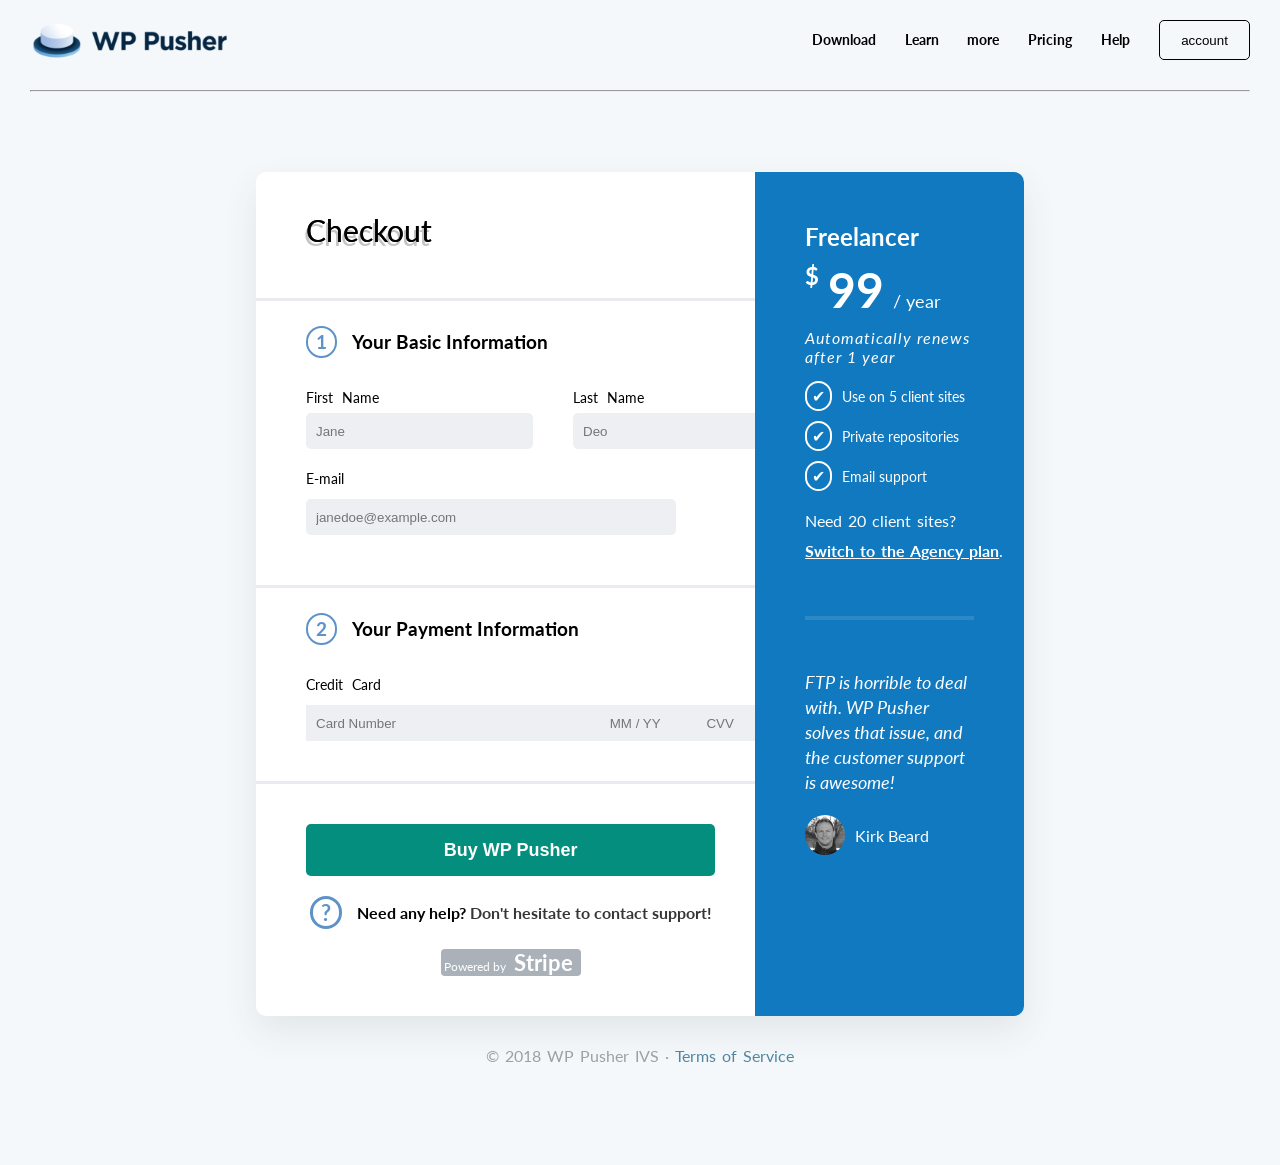
==== Assignment 7/index.html @ 277d578c "2nd push" ====
<!DOCTYPE html>
<html lang="en">
  <head>
    <meta charset="UTF-8" />
    <meta name="viewport" content="width=device-width, initial-scale=1.0" />
    <title>Assignment7</title>
    <link rel="stylesheet" href="styles.css" />
    <link rel="preconnect" href="https://fonts.googleapis.com" />
    <link rel="preconnect" href="https://fonts.gstatic.com" crossorigin />
    <link
      href="https://fonts.googleapis.com/css2?family=Inter:ital,opsz,wght@0,14..32,100..900;1,14..32,100..900&family=Jockey+One&family=Kode+Mono:wght@400..700&family=Lato:ital,wght@0,100;0,300;0,400;0,700;0,900;1,100;1,300;1,400;1,700;1,900&family=Noto+Sans+Hatran&family=Roboto:ital,wght@0,100..900;1,100..900&display=swap"
      rel="stylesheet"
    />
  </head>
  <body>
    <header>
      <nav>
        <img src="./asset/wppusher-logo copy.svg" alt="" />
        <div class="links">
          <a href="">Download</a>
          <a href="">Learn more</a>
          <a href="">Pricing</a>
          <a href="">Help</a>
          <button>account</button>
        </div>
      </nav>
      <hr />
    </header>

    <section>
      <div class="container">
        <h1>Checkout</h1>
        <div class="basic-infos-container">
          <div class="basic-info">
            <h3 class="number">1</h3>
            <h3 class="Numn">Your Basic Information</h3>
          </div>
          <div class="forms">
            <div>
              <label for="first-name">First Name</label>
              <input type="text" placeholder="Jane" required />
            </div>
            <div>
              <label for="Last-Name">Last Name</label>
              <input type="text" placeholder="Deo" />
            </div>
          </div>
          <div class="email-box">
            <label for="email">E-mail</label>
            <input type="email" placeholder="janedoe@example.com" required />
          </div>
        </div>
        <div class="payment-info">
          <div class="basic-info">
            <h3 class="number">2</h3>
            <h3>Your Payment Information</h3>
          </div>
          <div class="credit-card">
            <label for="credit-card">Credit Card</label>
            <div class="card-input">
              <input
                type="text"
                class="card-num"
                placeholder="Card Number"
                required
              />
              <input
                type="text"
                placeholder="MM / YY"
                name="month-date"
                id="MM-YY"
                required
              />
              <input type="text" placeholder="CVV" id="cvv" required />
            </div>
          </div>
        </div>
        <div class="button-container">
          <button class="first-button">Buy WP Pusher</button>
          <div class="help-center">
            <h2>?</h2>
            <p>
              Need any help? <span> Don't hesitate to contact support!</span>
            </p>
          </div>

          <div class="powered-by-stripe">
            <p>Powered by <span>Stripe</span></p>
          </div>
        </div>
      </div>
      <div class="second-container">
        <div class="info-page">
          <h2 class="Freelancer">Freelancer</h2>
          <p class="price">
            <span class="currency">$</span>
            <span class="amount">99</span>
            <span class="duration">/ year</span>
          </p>
          <p class="info-renewal">Automatically renews after 1 year</p>
          <ul class="features">
            <li><span class="checkmark">✔</span> Use on 5 client sites</li>
            <li><span class="checkmark">✔</span> Private repositories</li>
            <li><span class="checkmark">✔</span> Email support</li>
          </ul>
          <p class="additional-info">
            Need 20 client sites? <a href="#">Switch to the Agency plan</a>.
          </p>
        </div>
        <p class="last-para">
          FTP is horrible to deal with. WP Pusher solves that issue, and the
          customer support is awesome!
        </p>
        <div class="last-image-con" >
          <img src="./asset/Bitmap.svg" alt="A man image">
          <p>Kirk Beard</p>
        </div>
      </div>
    </section>
    <p class="terms-services">© 2018 WP Pusher IVS  ·  <span>Terms of Service</span></p>
  </body>
</html>
---- Assignment 7/styles.css ----
* {
  margin: 0;
  padding: 0;
  box-sizing: border-box;
}
body {
  font-family: "Lato", serif;
  background: #f5f8fa;
  /* height: 100vh; */
  margin-bottom: 100px;
}
/* Design for the Header */
header {
  padding: 20px 30px;
}
header nav {
  display: flex;
  justify-content: space-between;
  align-items: center;
}
nav {
  margin-bottom: 30px;
}
header nav img {
  width: 200px;
  height: 39px;
}
header nav .links {
  word-spacing: 25px;
}
header nav .links a {
  text-decoration: none;
  color: black;
  font-size: 14px;
  font-weight: 700;
}
header nav .links button {
  width: 91px;
  height: 40px;
  background: #f5f8fa;
  border: 1px solid;
  border-radius: 5px;
}
/* Design for Section */
section {
  width: 60%;
  border-radius: 10px;
  margin: auto;
  background-color: #ffffff;
  /* box-shadow: ; */
  display: flex;
  margin-top: 60px;
  box-shadow: 0px 5px 15px 0px #0000000d;

  box-shadow: 0px 15px 35px 0px #2b404e18;
}
section .container {
  width: 65%;
}

section .container h1 {
  padding: 40px 0px 50px 50px;
  border-bottom: 3px solid rgb(234, 234, 242);
  font-family: Lato;
  font-size: 30px;
  font-weight: 400;
  text-shadow: -2px 4px #85808040, -2px 4px #786d6d40, 0px 0px #201e1e;
}
/* Dsign for first container */

.basic-infos-container {
  border-bottom: 3px solid rgb(234, 234, 242);
}
section .container .basic-info {
  display: flex;
  align-items: center;
  padding: 25px 0px 0px 50px;
  gap: 15px;
}
section .container .basic-info .number {
  border: 2px solid #5e92c9;
  color: #5e92c9;
  border-radius: 100px;
  padding: 3px 8px;
}
.container .forms {
  display: flex;
  padding: 25px 0px 10px 50px;
  gap: 40px;
  line-height: 30px;
  font-size: 14px;
  font-weight: 400;
  word-spacing: 5px;
}

.container .forms input {
  display: block;
  width: 227px;
  height: 36px;
  padding: 10px;
  border: none;
  border-radius: 5px;
  background: #edeff2;
}
.container .email-box {
  padding: 0px 0px 50px 50px;
  line-height: 40px;
  font-size: 14px;
  font-weight: 400;
}
.container .email-box input {
  display: block;
  width: 370px;
  height: 36px;
  padding: 10px;
  border: none;
  border-radius: 5px;
  background-color: #edeff2;
}
.forms input:hover,
.forms input:focus,
.email-box input:hover,
.email-box input:focus {
  outline: none;
}
/* Design for payment information */
.container .payment-info {
  border-bottom: 3px solid rgb(234, 234, 242);
}
.container .payment-info .credit-card {
  gap: 40px;
  line-height: 20px;
  font-size: 14px;
  font-weight: 400;
  word-spacing: 5px;
  line-height: 40px;
  margin-bottom: 30px;
  padding: 20px 0px 10px 50px;
}
.container .payment-info .credit-card input {
  padding: 10px;
  height: 36px;
  background: #edeff2;
  border: none;
}
.card-input {
  display: flex;
}
.card-num {
  width: 330px;
}

.card-input #MM-YY {
  width: 100px;
  text-align: center;
}
.card-input #cvv {
  width: 70px;
  text-align: center;
}
.credit-card input:hover,
.credit-card input:focus {
  outline: none;
}

/*Design for button-container */
.button-container {
  padding: 40px 40px 10px 50px;
  /* align-items: center; */
}
.button-container .first-button {
  width: 100%;
  height: 52px;
  background: #038e7d;
  border: none;
  border-radius: 5px;
  font-size: 18px;
  font-weight: 700;
  text-align: center;
  color: #ffffff;
}
/*  Design for help center */
.help-center {
  display: flex;
  justify-content: center;
  align-items: center;
  gap: 15px;
  margin-top: 20px;
}
.button-container .help-center h2 {
  border: 3px solid #5e92c9;
  color: #5e92c9;
  border-radius: 100px;
  padding: 0px 8px;
  font-size: 22px;
}
.button-container .help-center p {
  font-size: 16px;
  font-weight: 700;
}
.button-container .help-center p span {
  color: rgb(54, 54, 54);
}
.powered-by-stripe {
  font-size: 12px;
  color: #ffffff;
  width: 140px;
  margin: auto;
  background-color: #aab1b9;
  text-align: center;
  border-radius: 4px;
  margin-top: 20px;
  margin-bottom: 30px;
}

.powered-by-stripe span {
  font-weight: bold;
  font-size: 22px;
  padding: 2px 5px;
  align-items: center;
}

/* Design for the second container */
section .second-container {
  width: 35%;
  background-color: #1179bf;
  border-radius: 0px 10px 10px 0px;
  padding: 50px;
}

.info-page {
  color: white;
  border-bottom: 4px solid #2d89c6;
}

.Freelancer {
  font-size: 24px;
  font-weight: bold;
  margin-bottom: 10px;
}

.price {
  font-size: 36px;
  font-weight: bold;
  margin: 10px 0;
}

.currency {
  font-size: 24px;
  vertical-align: top;
}

.amount {
  font-size: 48px;
}

.duration {
  font-size: 18px;
  font-weight: normal;
}

.info-renewal {
  font-size: 16px;
  font-style: italic;
  margin-bottom: 15px;
  width: 180px;
  letter-spacing: 1px;
}

.features {
  list-style: none;
  margin-bottom: 15px;
}

.features li {
  display: flex;
  align-items: center;
  margin-bottom: 10px;
  font-size: 14px;
}

.checkmark {
  font-size: 16px;
  margin-right: 10px;
  color: white;
  border: 2px solid;
  border-radius: 50px;
  padding: 1px 5px;
  font-weight: 400;
  line-height: 24px;
}

.additional-info {
  font-size: 16px;
  font-family: Lato;
  width: 200px;
  font-weight: 400;
  line-height: 30px;
  word-spacing: 2px;
  margin-bottom: 50px;
}

.additional-info a {
  color: white;
  text-decoration: underline;
  font-weight: 700;
}
.last-para {
  color: white;
  font-size: 18px;
  font-style: italic;
  font-weight: 400;
  margin-top: 50px;
  margin-bottom: 20px;
  line-height: 25px;
}
.last-image-con {
  display: flex;
  align-items: center;
  color: #ffffff;
  gap: 10px;
}
.last-image-con img {
  border-radius: 50px;
}
.terms-services {
  text-align: center;
  margin-top: 30px;
  color: #9aa0a3;
  word-spacing: 2px;
}
.terms-services span {
  color: #5186a0;
}
@media screen and (max-width: 1024px) {
  /* Design for the Header */
  header {
    padding: 20px 15px;
  }

  header nav img {
    width: 150px;
  }

  header nav .links button {
    width: 71px;
  }

  /* Design for Section */
  section {
    width: 90%;

    margin-top: 40px;
  }
  section .container {
    width: 65%;
  }

  section .container h1 {
    padding: 30px 0px 40px 20px;
    font-size: 28px;
  }

  /* Dsign for first container */
  .Numn {
    font-size: 18px;
  }
  section .container .basic-info {
    padding: 25px 0px 10px 20px;
  }

  section .container .basic-info .number {
    padding: 2px 6px;
    font-size: 16px;
  }
  .container .forms {
    display: flex;
    padding: 15px 0px 10px 20px;
  }

  .container .forms input {
    width: 200px;
    height: 30px;
  }
  .container .email-box {
    padding: 0px 0px 50px 20px;
  }
  .container .email-box input {
    display: block;
    width: 350px;
    height: 30px;
  }

  /* Design for payment information */

  .container .payment-info .credit-card {
    margin-bottom: 20px;
    padding: 10px 0px 10px 20px;
  }
  .container .payment-info .credit-card input {
    height: 30px;
  }

  .card-num {
    width: 300px;
  }

  .card-input #MM-YY {
    width: 80px;
  }
  .card-input #cvv {
    width: 50px;
  }

  /*Design for button-container */
  .button-container {
    padding: 20px 20px 10px 20px;
  }
  .button-container .first-button {
    width: 100%;
    height: 45px;
    font-size: 16px;
  }
  /*  Design for help center */

  .button-container .help-center h2 {
    font-size: 18px;
  }
  .button-container .help-center p {
    font-size: 16px;
  }

  .powered-by-stripe span {
    font-size: 20px;
  }

  /* Design for the second container */
  section .second-container {
    padding: 30px;
  }

  .Freelancer {
    font-size: 22px;
  }

  .price {
    font-size: 30px;
  }

  .currency {
    font-size: 22px;
  }

  .amount {
    font-size: 42px;
  }

  .duration {
    font-size: 16px;
  }

  .info-renewal {
    font-size: 16px;
  }

  .checkmark {
    font-size: 14px;
    padding: 1px 6px;
  }

  .last-para {
    font-size: 16px;
  }
}
@media screen and (max-width: 768px) {
  /* Design for the Header */
  header {
    padding: 20px 15px;
  }

  header nav img {
    width: 100px;
    height: 80px;
  }

  header nav .links button {
    width: 71px;
  }

  /* Design for Section */
  section {
    width: 90%;
    border-radius: 0;
    margin-top: 0px;
  }
  section .container {
    width: 100%;
  }

  section .container h1 {
    padding: 30px 0px 40px 20px;
    font-size: 28px;
  }

  /* Dsign for first container */
  .Numn {
    font-size: 18px;
  }

  section .container .basic-info .number {
    padding: 2px 6px;
    font-size: 16px;
  }
  .container .forms {
    display: block;
    width: 100%;
  }

  .container .forms input {
    width: 95%;
    height: 30px;
  }

  .container .email-box input {
    display: block;
    width: 95%;
    height: 30px;
  }

  /* Design for payment information */

  .container .payment-info .credit-card {
    margin-bottom: 10px;
    padding: 0px 0px 10px 20px;
  }
  .container .payment-info .credit-card input {
    height: 30px;
  }
  .container .payment-info .credit-card .card-input {
    display: block;
  }

  /*Design for button-container */
  .button-container {
    padding: 20px 20px 10px 20px;
    width: 80%;
    margin: auto;
  }
  .button-container .first-button {
    font-size: 18px;
  }
  /*  Design for help center */
  .button-container .help-center {
    width: 100%;
  }
  .button-container .help-center h2 {
    font-size: 15px;
  }
  .button-container .help-center p {
    font-size: 14px;
    text-align: center;
  }

  .powered-by-stripe span {
    font-size: 20px;
  }

  /* Design for the second container */
  section .second-container {
    display: none;
  }
  .terms-services {
    font-size: 14px;
  }
}
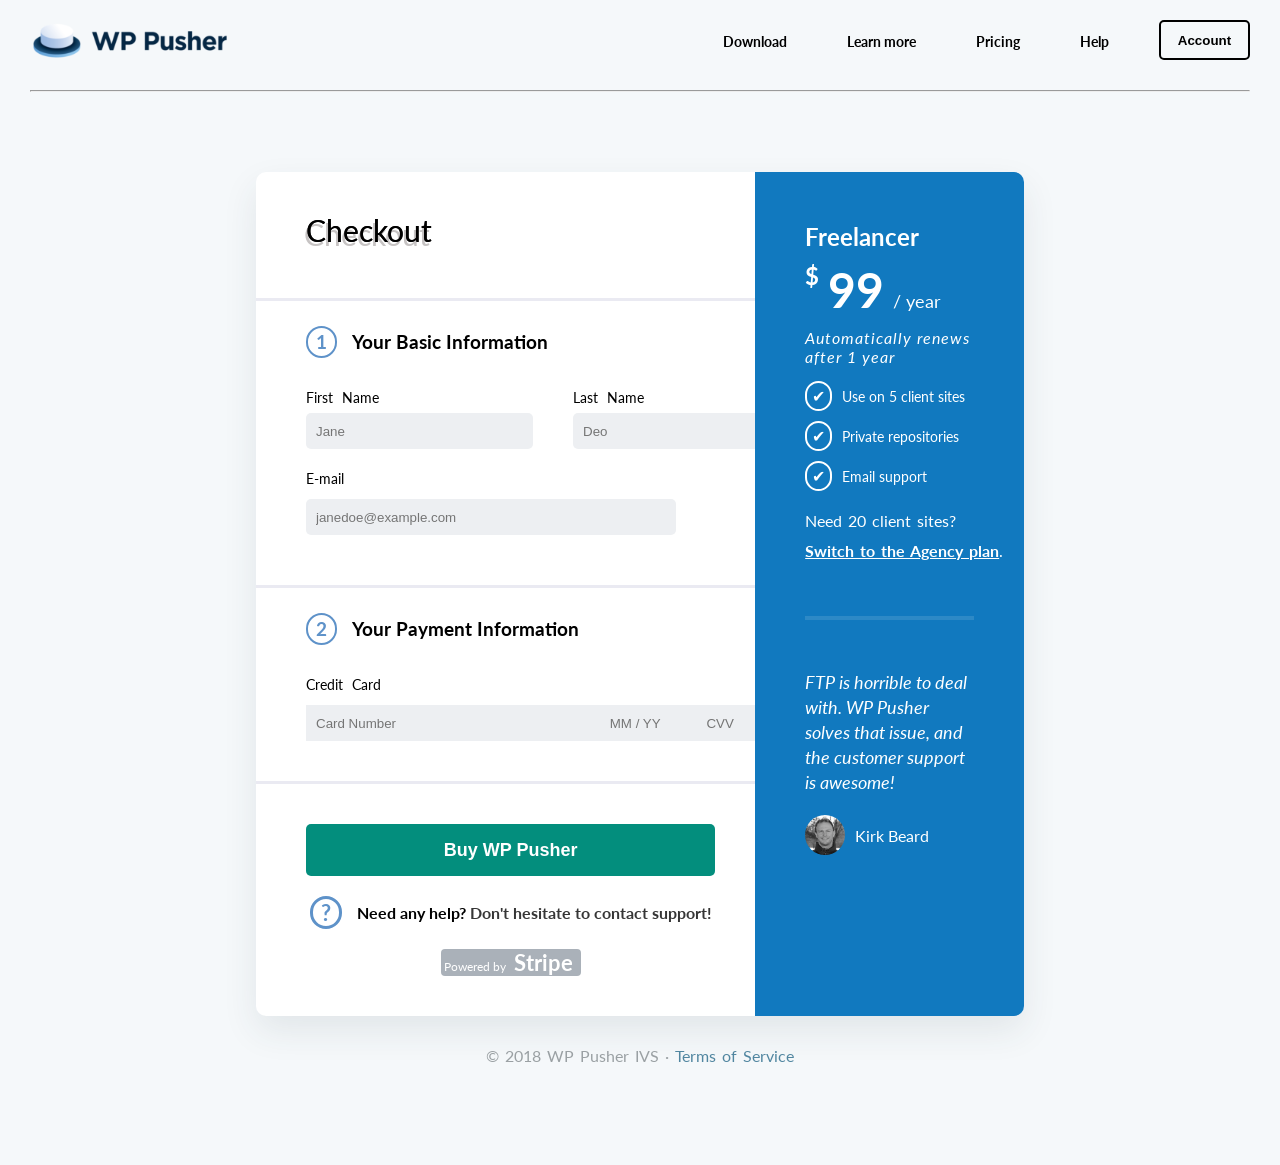
==== commit fc3b07c1: "Assignments" ====
--- a/Assignment 7/index.html
+++ b/Assignment 7/index.html
@@ -16,12 +16,22 @@
     <header>
       <nav>
         <img src="./asset/wppusher-logo copy.svg" alt="" />
+        <a href="" class="toggle-button">
+          <span class="Bar"></span>
+          <span class="Bar"></span>
+          <span class="Bar"></span>
+        </a>
+        
         <div class="links">
-          <a href="">Download</a>
-          <a href="">Learn more</a>
-          <a href="">Pricing</a>
-          <a href="">Help</a>
-          <button>account</button>
+          <ul>
+           <li> <a href="">Download</a></li>
+         <li> <a href="">Learn more</a></li>
+         <li> <a href="">Pricing</a></li>
+        <li>  <a href="">Help</a></li>
+        </ul>
+
+          
+          <button>Account</button>
         </div>
       </nav>
       <hr />
--- a/Assignment 7/styles.css
+++ b/Assignment 7/styles.css
@@ -26,21 +26,57 @@
   height: 39px;
 }
 header nav .links {
-  word-spacing: 25px;
-}
-header nav .links a {
+  display: flex;
+  justify-content: center;
+  align-items: center;
+}
+header nav .links ul {
+  display: flex;
+  list-style: none;
+  padding: 0px 20px;
+}
+header nav .links ul li {
   text-decoration: none;
+}
+header nav .links ul a {
+  text-decoration: none;
+  padding: 30px;
   color: black;
   font-size: 14px;
   font-weight: 700;
 }
+header nav .links ul a:hover {
+  color: #ffffff;
+  background-color: #1179bf;
+  padding: 15px;
+}
+
 header nav .links button {
   width: 91px;
   height: 40px;
   background: #f5f8fa;
-  border: 1px solid;
+  border: 2px solid;
   border-radius: 5px;
-}
+  font-weight: bold;
+}
+
+.toggle-button {
+  position: absolute;
+  top: 1.5rem;
+  right: 1rem;
+  display: none;
+  flex-direction: column;
+  justify-content: space-between;
+  width: 30px;
+  height: 21px;
+}
+.toggle-button .Bar {
+  height: 4px;
+  width: 20px;
+  background-color: black;
+  border-radius: 10px;
+}
+
 /* Design for Section */
 section {
   width: 60%;
@@ -475,16 +511,26 @@
 @media screen and (max-width: 768px) {
   /* Design for the Header */
   header {
-    padding: 20px 15px;
+    padding: 10px 15px;
   }
 
   header nav img {
-    width: 100px;
+    width: 150px;
     height: 80px;
   }
-
+  header nav .links {
+    display: none;
+  }
+  header nav .links ul li {
+    width: 100%;
+  }
   header nav .links button {
-    width: 71px;
+    display: none;
+  }
+
+  .toggle-button {
+    display: flex;
+    margin-top: 10px;
   }
 
   /* Design for Section */
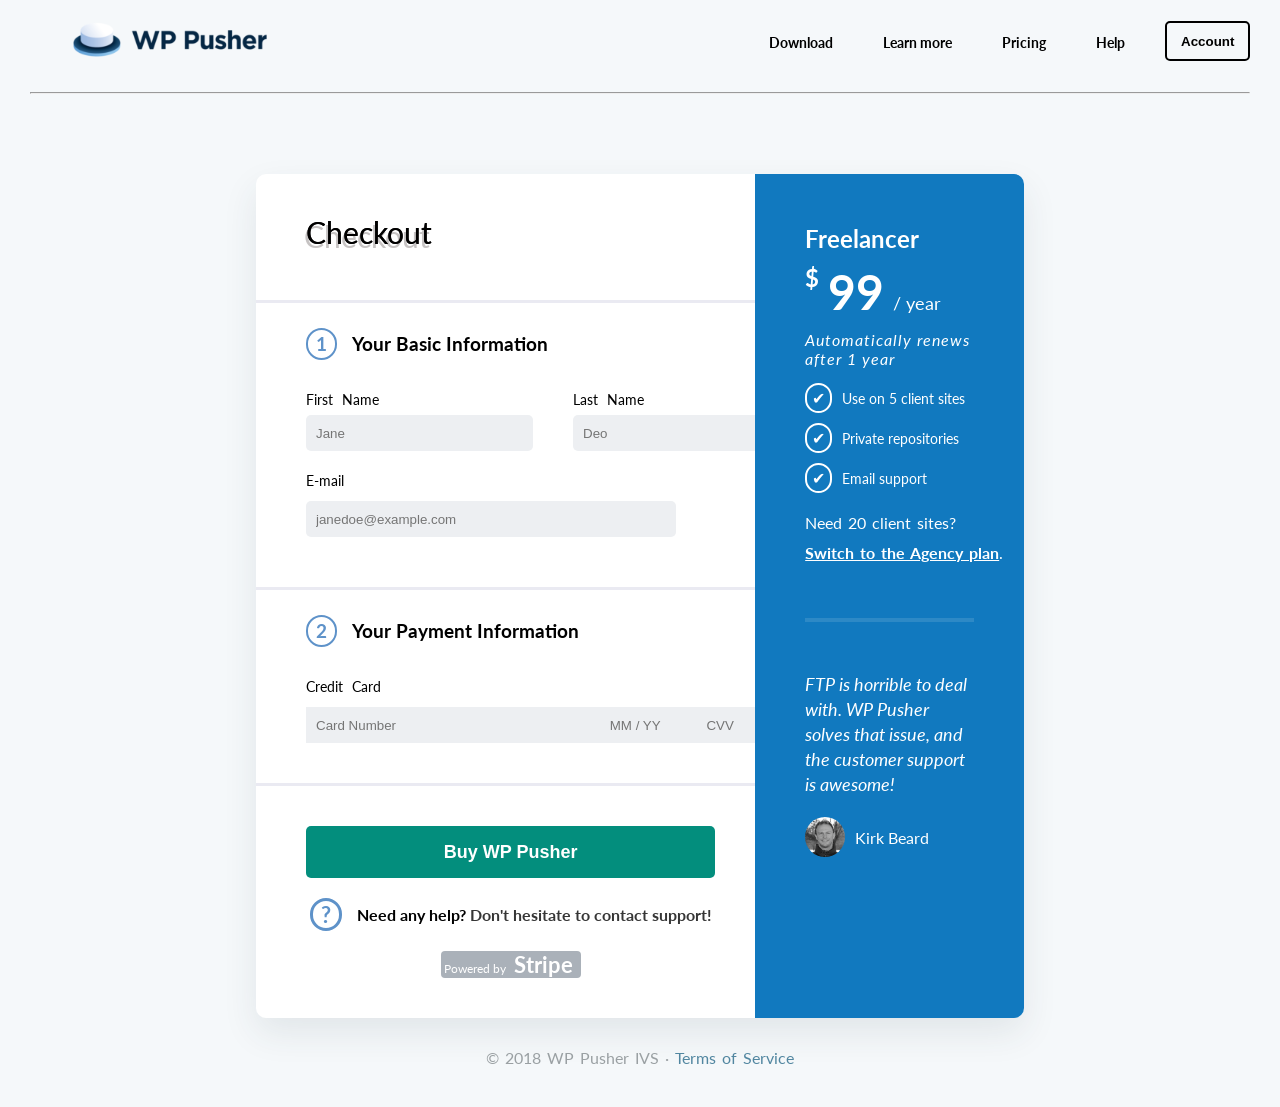
==== commit e8dc5cf4: "3" ====
--- a/Assignment 7/index.html
+++ b/Assignment 7/index.html
@@ -11,26 +11,35 @@
       href="https://fonts.googleapis.com/css2?family=Inter:ital,opsz,wght@0,14..32,100..900;1,14..32,100..900&family=Jockey+One&family=Kode+Mono:wght@400..700&family=Lato:ital,wght@0,100;0,300;0,400;0,700;0,900;1,100;1,300;1,400;1,700;1,900&family=Noto+Sans+Hatran&family=Roboto:ital,wght@0,100..900;1,100..900&display=swap"
       rel="stylesheet"
     />
+    <link
+    rel="stylesheet"
+    href="https://cdnjs.cloudflare.com/ajax/libs/font-awesome/6.7.2/css/all.min.css"
+    integrity="sha512-Evv84Mr4kqVGRNSgIGL/F/aIDqQb7xQ2vcrdIwxfjThSH8CSR7PBEakCr51Ck+w+/U6swU2Im1vVX0SVk9ABhg=="
+    crossorigin="anonymous"
+    referrerpolicy="no-referrer"
+  />
   </head>
   <body>
     <header>
       <nav>
-        <img src="./asset/wppusher-logo copy.svg" alt="" />
-        <a href="" class="toggle-button">
-          <span class="Bar"></span>
-          <span class="Bar"></span>
-          <span class="Bar"></span>
-        </a>
-        
-        <div class="links">
-          <ul>
-           <li> <a href="">Download</a></li>
-         <li> <a href="">Learn more</a></li>
-         <li> <a href="">Pricing</a></li>
-        <li>  <a href="">Help</a></li>
-        </ul>
-
-          
+      <ul class="nav-links">
+        <li class="logo">
+          <a href="#"> <img src="./asset/wppusher-logo copy.svg" alt="logo" /></a>
+        </li>
+        <input type="checkbox" id="check" />
+        <span class="checkbtn">
+          <li> <a href="">Download</a></li>
+          <li> <a href="">Learn more</a></li>
+          <li> <a href="">Pricing</a></li>
+         <li>  <a href="">Help</a></li>
+          <label for="check" class="close-menu">
+            <i class="fas fa-times"></i>
+          </label>
+        </span>
+        <label for="check" class="open-menu">
+          <i class="fas fa-bars"></i>
+        </label>
+      </ul>             
           <button>Account</button>
         </div>
       </nav>
--- a/Assignment 7/styles.css
+++ b/Assignment 7/styles.css
@@ -7,7 +7,7 @@
   font-family: "Lato", serif;
   background: #f5f8fa;
   /* height: 100vh; */
-  margin-bottom: 100px;
+  padding-bottom: 40px;
 }
 /* Design for the Header */
 header {
@@ -21,37 +21,77 @@
 nav {
   margin-bottom: 30px;
 }
-header nav img {
+.nav-links{
+  width  : 100%;
+  display: flex;
+  justify-content: space-between;
+  align-items: center;
+  list-style: none;
+  position: relative; 
+  padding: 0px 40px;
+
+}
+.logo img{
   width: 200px;
   height: 39px;
 }
-header nav .links {
-  display: flex;
-  justify-content: center;
-  align-items: center;
-}
-header nav .links ul {
-  display: flex;
-  list-style: none;
-  padding: 0px 20px;
-}
-header nav .links ul li {
+.checkbtn{
+  display: flex;
+}
+.checkbtn li{
+  padding-left: 50px;
+}
+.checkbtn li a{
+  display: inline-block;
   text-decoration: none;
-}
-header nav .links ul a {
-  text-decoration: none;
-  padding: 30px;
+  text-align: center;
+  transition: 0.15s ease-in-out;
+  position: relative;
   color: black;
   font-size: 14px;
   font-weight: 700;
 }
-header nav .links ul a:hover {
+.checkbtn li a::after{
+  content: '';
+  position: absolute;
+  width: 100%;
+  height: 1px;
+  bottom: 0;
+  left: 0;
+  background-color: #dbd7c4;
+  transform: scaleX(0);
+  transition: transform 0.15s ease-in-out;
+}
+.checkbtn li a:hover::after{
+  width: 100%;
+}
+header nav ul .checkbtn a:hover {
   color: #ffffff;
   background-color: #1179bf;
-  padding: 15px;
-}
-
-header nav .links button {
+  padding: 10px 20px;
+}
+.open-menu, .close-menu{
+  display: none;
+  position: absolute;
+  color:black;
+  cursor: pointer;
+  font-size: 1.5rem;
+  }
+  .open-menu{
+      right: 20px;
+      top: 50%;
+      transform: translateY(-50%);
+  }
+  .close-menu{
+      top: 20px;
+      right: 20px;
+  }
+  #check{
+      display: none;
+  }
+
+
+header nav  button {
   width: 91px;
   height: 40px;
   background: #f5f8fa;
@@ -60,22 +100,6 @@
   font-weight: bold;
 }
 
-.toggle-button {
-  position: absolute;
-  top: 1.5rem;
-  right: 1rem;
-  display: none;
-  flex-direction: column;
-  justify-content: space-between;
-  width: 30px;
-  height: 21px;
-}
-.toggle-button .Bar {
-  height: 4px;
-  width: 20px;
-  background-color: black;
-  border-radius: 10px;
-}
 
 /* Design for Section */
 section {
@@ -511,27 +535,49 @@
 @media screen and (max-width: 768px) {
   /* Design for the Header */
   header {
-    padding: 10px 15px;
-  }
-
-  header nav img {
-    width: 150px;
+    padding: 0px;
+  }  
+   .checkbtn{ 
+    flex-direction: column;
+    justify-content: center;
+    align-items: center;
+    position: fixed;
+    width: 60%;
+    height: 70%;
+    top: 0;
+    right:-100%;
+    z-index: 100;           
+    background-color: #78C3FB;
+    transition: all 0.2s ease-in-out;
+    border-radius: 0px 0px 0px 10px;
+}
+.checkbtn li{
+padding-top: 0px;
+}
+.checkbtn li a{
+    font-size: 18px;    
+    color: #231f45;
+    transition: 0.15s ease-in-out;
+  padding: 20px;
+}
+.open-menu, .close-menu{
+    display: block;
+}
+#check:checked ~ .checkbtn{
+    right: 0;
+}
+header nav  button{
+  display: none;
+}
+.logo img{
+  width: 150px;
     height: 80px;
-  }
-  header nav .links {
-    display: none;
-  }
-  header nav .links ul li {
-    width: 100%;
-  }
-  header nav .links button {
-    display: none;
-  }
-
-  .toggle-button {
-    display: flex;
-    margin-top: 10px;
-  }
+}
+header nav ul .checkbtn a:hover {
+  color: #ffffff;
+  background-color: #103c58;
+  padding: 10px 20px;
+}
 
   /* Design for Section */
   section {
